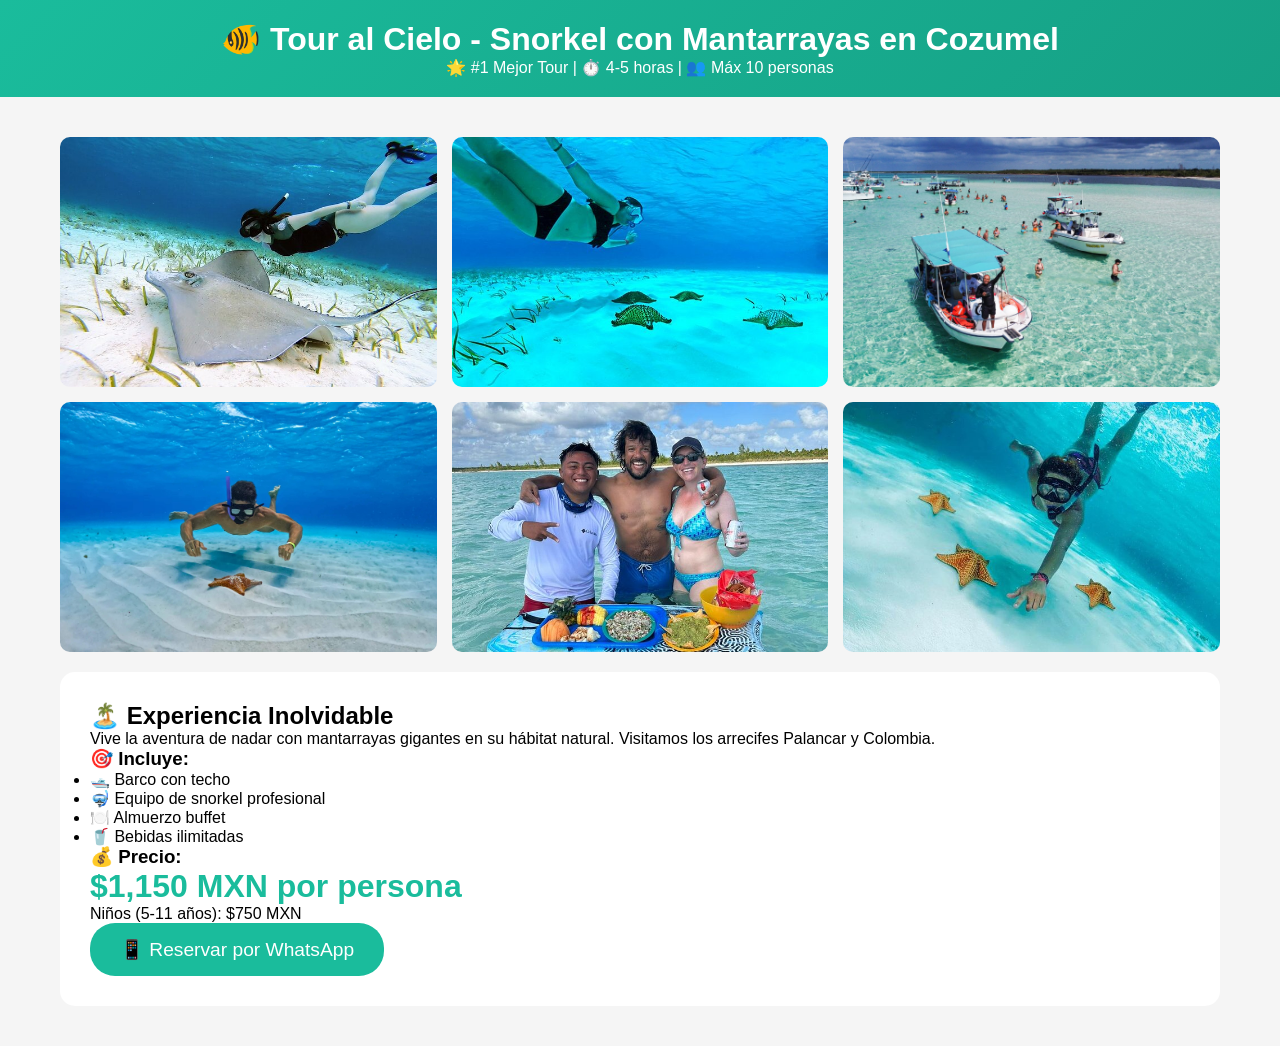
==== tour-cielo.html @ 441ae13c "Simple tour page - guaranteed to work" ====
<!DOCTYPE html>
<html lang="es">
<head>
    <meta charset="UTF-8">
    <meta name="viewport" content="width=device-width, initial-scale=1.0">
    <title>Tour al Cielo - Snorkel con Mantarrayas | Maya Sun Tours</title>
    <style>
        * { margin: 0; padding: 0; box-sizing: border-box; }
        body { font-family: Arial, sans-serif; background: #f5f5f5; }
        .header { background: linear-gradient(135deg, #1ABC9C, #16A085); color: white; padding: 20px; text-align: center; }
        .header h1 { font-size: 2rem; }
        .container { max-width: 1200px; margin: 0 auto; padding: 20px; }
        .gallery { display: grid; grid-template-columns: repeat(auto-fit, minmax(300px, 1fr)); gap: 15px; margin: 20px 0; }
        .gallery img { width: 100%; height: 250px; object-fit: cover; border-radius: 10px; }
        .info { background: white; padding: 30px; border-radius: 15px; margin: 20px 0; }
        .price { font-size: 2rem; color: #1ABC9C; font-weight: bold; }
        .btn { background: #1ABC9C; color: white; padding: 15px 30px; border: none; border-radius: 25px; font-size: 1.2rem; cursor: pointer; text-decoration: none; display: inline-block; }
    </style>
</head>
<body>
    <div class="header">
        <h1>🐠 Tour al Cielo - Snorkel con Mantarrayas en Cozumel</h1>
        <p>🌟 #1 Mejor Tour | ⏱️ 4-5 horas | 👥 Máx 10 personas</p>
    </div>
    
    <div class="container">
        <div class="gallery">
            <img src="images/tour-cielo/01_manta_real_4.jpg" alt="Mantaraya">
            <img src="images/tour-cielo/02_manta_real_6.jpg" alt="Mantaraya">
            <img src="images/tour-cielo/03_ivan_01.jpg" alt="Snorkel">
            <img src="images/tour-cielo/04_snorkel_real_1.jpg" alt="Peces">
            <img src="images/tour-cielo/05_img_23.jpg" alt="El Cielo">
            <img src="images/tour-cielo/06_manta_real_5.jpg" alt="Mantaraya">
        </div>
        
        <div class="info">
            <h2>🏝️ Experiencia Inolvidable</h2>
            <p>Vive la aventura de nadar con mantarrayas gigantes en su hábitat natural. Visitamos los arrecifes Palancar y Colombia.</p>
            
            <h3>🎯 Incluye:</h3>
            <ul>
                <li>🛥️ Barco con techo</li>
                <li>🤿 Equipo de snorkel profesional</li>
                <li>🍽️ Almuerzo buffet</li>
                <li>🥤 Bebidas ilimitadas</li>
            </ul>
            
            <h3>💰 Precio:</h3>
            <p class="price">$1,150 MXN por persona</p>
            <p>Niños (5-11 años): $750 MXN</p>
            
            <a href="https://wa.me/5299845899872?text=Hola%20quiero%20reservar%20el%20Tour%20al%20Cielo" class="btn">📱 Reservar por WhatsApp</a>
        </div>
    </div>
</body>
</html>
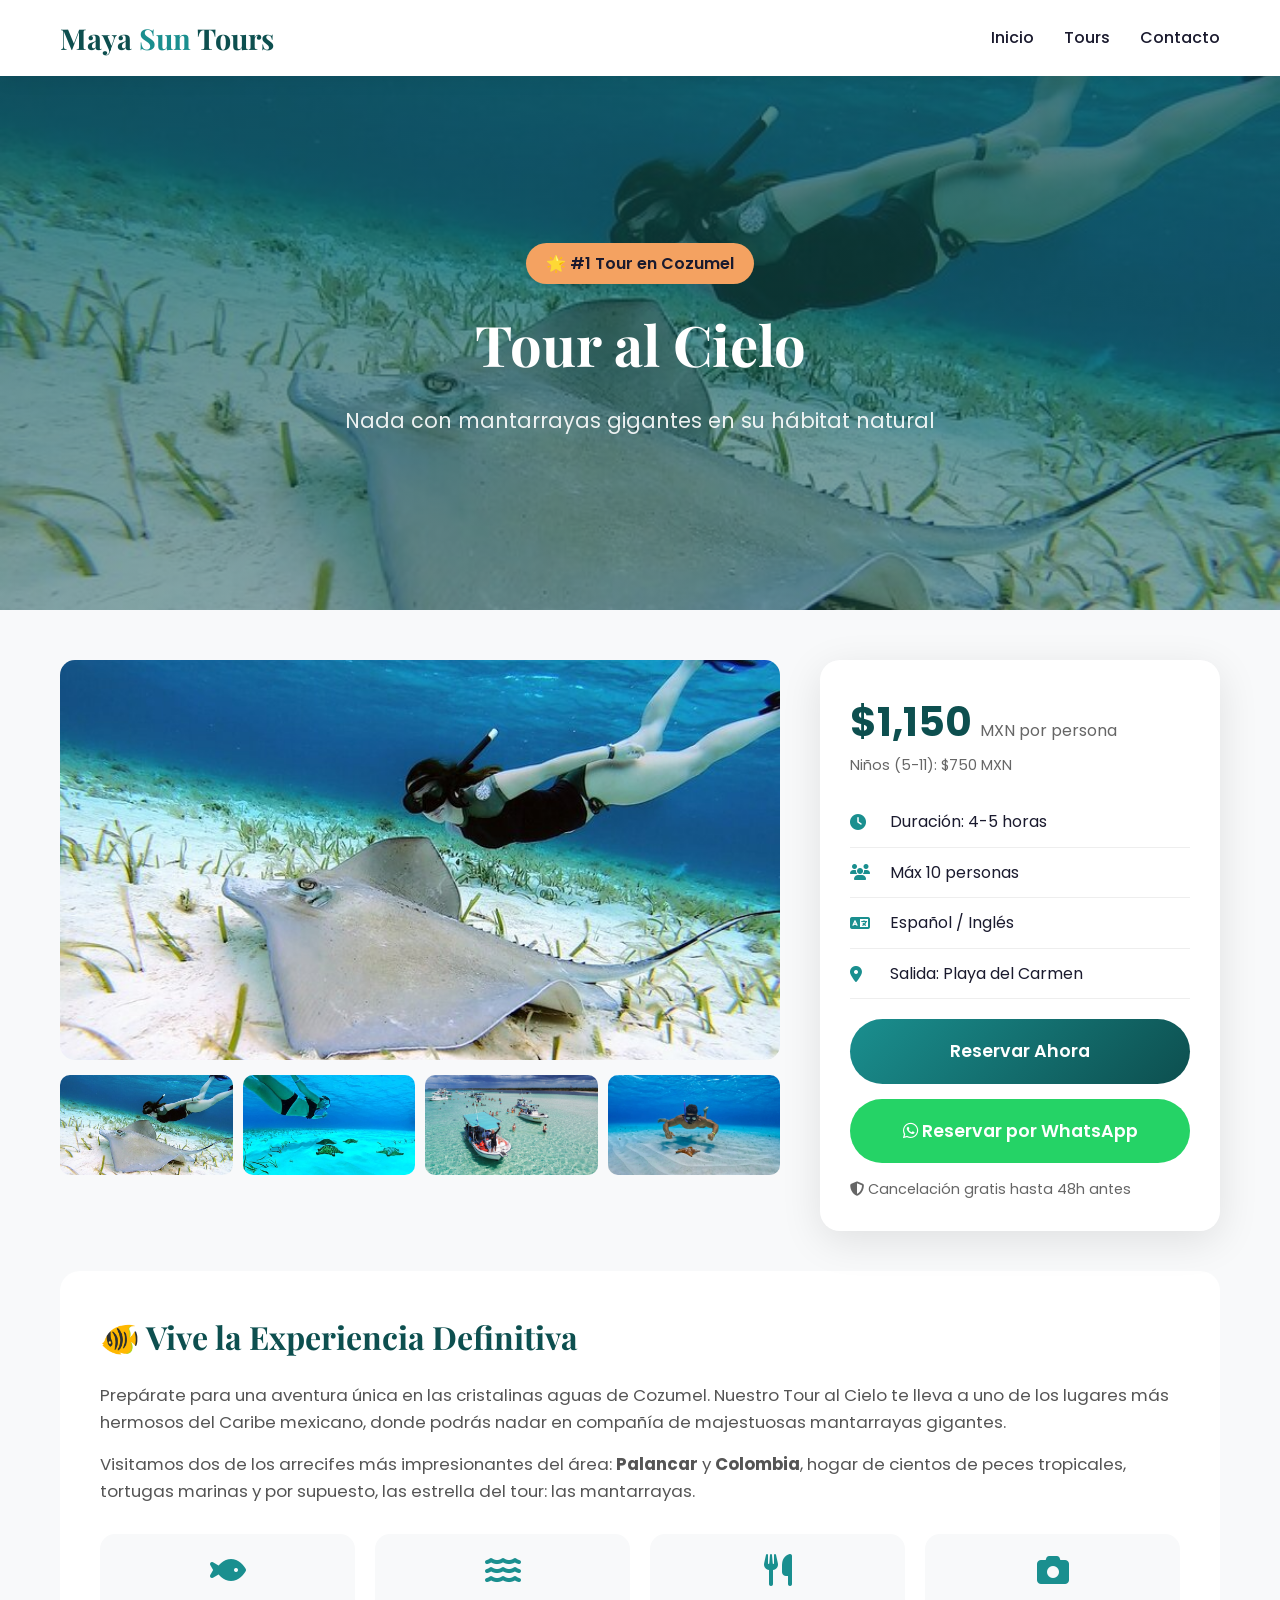
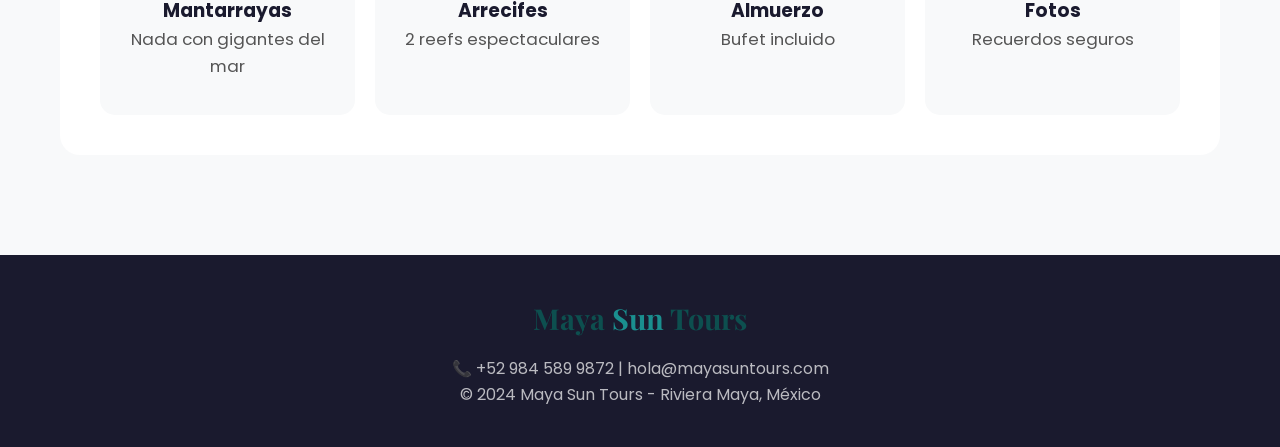
==== commit 1587b466: "Professional tour page v2" ====
--- a/tour-cielo.html
+++ b/tour-cielo.html
@@ -3,54 +3,411 @@
 <head>
     <meta charset="UTF-8">
     <meta name="viewport" content="width=device-width, initial-scale=1.0">
-    <title>Tour al Cielo - Snorkel con Mantarrayas | Maya Sun Tours</title>
+    <title>Tour al Cielo Cozumel | Maya Sun Tours</title>
+    <link rel="preconnect" href="https://fonts.googleapis.com">
+    <link rel="preconnect" href="https://fonts.gstatic.com" crossorigin>
+    <link href="https://fonts.googleapis.com/css2?family=Playfair+Display:wght@400;600;700&family=Poppins:wght@300;400;500;600&display=swap" rel="stylesheet">
+    <link rel="stylesheet" href="https://cdnjs.cloudflare.com/ajax/libs/font-awesome/6.4.0/css/all.min.css">
     <style>
-        * { margin: 0; padding: 0; box-sizing: border-box; }
-        body { font-family: Arial, sans-serif; background: #f5f5f5; }
-        .header { background: linear-gradient(135deg, #1ABC9C, #16A085); color: white; padding: 20px; text-align: center; }
-        .header h1 { font-size: 2rem; }
-        .container { max-width: 1200px; margin: 0 auto; padding: 20px; }
-        .gallery { display: grid; grid-template-columns: repeat(auto-fit, minmax(300px, 1fr)); gap: 15px; margin: 20px 0; }
-        .gallery img { width: 100%; height: 250px; object-fit: cover; border-radius: 10px; }
-        .info { background: white; padding: 30px; border-radius: 15px; margin: 20px 0; }
-        .price { font-size: 2rem; color: #1ABC9C; font-weight: bold; }
-        .btn { background: #1ABC9C; color: white; padding: 15px 30px; border: none; border-radius: 25px; font-size: 1.2rem; cursor: pointer; text-decoration: none; display: inline-block; }
+        :root {
+            --primary: #0D4F4F;
+            --secondary: #1A8F8F;
+            --accent: #F4A261;
+            --light: #F8F9FA;
+            --dark: #1A1A2E;
+            --white: #FFFFFF;
+        }
+        
+        * {
+            margin: 0;
+            padding: 0;
+            box-sizing: border-box;
+        }
+        
+        body {
+            font-family: 'Poppins', sans-serif;
+            color: var(--dark);
+            background: var(--light);
+            line-height: 1.6;
+        }
+        
+        /* Navigation */
+        nav {
+            background: var(--white);
+            box-shadow: 0 2px 20px rgba(0,0,0,0.08);
+            padding: 15px 0;
+            position: fixed;
+            width: 100%;
+            top: 0;
+            z-index: 1000;
+        }
+        
+        .nav-container {
+            max-width: 1200px;
+            margin: 0 auto;
+            display: flex;
+            justify-content: space-between;
+            align-items: center;
+            padding: 0 20px;
+        }
+        
+        .logo {
+            font-family: 'Playfair Display', serif;
+            font-size: 1.8rem;
+            font-weight: 700;
+            color: var(--primary);
+        }
+        
+        .logo span {
+            color: var(--secondary);
+        }
+        
+        .nav-links {
+            display: flex;
+            gap: 30px;
+            list-style: none;
+        }
+        
+        .nav-links a {
+            text-decoration: none;
+            color: var(--dark);
+            font-weight: 500;
+            transition: color 0.3s;
+        }
+        
+        .nav-links a:hover {
+            color: var(--secondary);
+        }
+        
+        /* Hero Section */
+        .hero {
+            margin-top: 70px;
+            height: 60vh;
+            background: linear-gradient(rgba(13, 79, 79, 0.7), rgba(13, 79, 79, 0.5)),
+                        url('images/tour-cielo/01_manta_real_4.jpg');
+            background-size: cover;
+            background-position: center;
+            display: flex;
+            align-items: center;
+            justify-content: center;
+            text-align: center;
+            color: var(--white);
+        }
+        
+        .hero-content h1 {
+            font-family: 'Playfair Display', serif;
+            font-size: 3.5rem;
+            margin-bottom: 15px;
+        }
+        
+        .hero-content p {
+            font-size: 1.3rem;
+            opacity: 0.9;
+        }
+        
+        .badge {
+            display: inline-block;
+            background: var(--accent);
+            color: var(--dark);
+            padding: 8px 20px;
+            border-radius: 30px;
+            font-weight: 600;
+            margin-bottom: 15px;
+        }
+        
+        /* Main Content */
+        .container {
+            max-width: 1200px;
+            margin: 0 auto;
+            padding: 50px 20px;
+        }
+        
+        .tour-grid {
+            display: grid;
+            grid-template-columns: 1fr 400px;
+            gap: 40px;
+        }
+        
+        /* Gallery */
+        .gallery-main {
+            width: 100%;
+            height: 400px;
+            border-radius: 15px;
+            overflow: hidden;
+            margin-bottom: 15px;
+        }
+        
+        .gallery-main img {
+            width: 100%;
+            height: 100%;
+            object-fit: cover;
+        }
+        
+        .gallery-thumbs {
+            display: grid;
+            grid-template-columns: repeat(4, 1fr);
+            gap: 10px;
+        }
+        
+        .gallery-thumbs img {
+            width: 100%;
+            height: 100px;
+            object-fit: cover;
+            border-radius: 10px;
+            cursor: pointer;
+            transition: transform 0.3s, opacity 0.3s;
+        }
+        
+        .gallery-thumbs img:hover {
+            transform: scale(1.05);
+            opacity: 0.8;
+        }
+        
+        /* Info Card */
+        .booking-card {
+            background: var(--white);
+            border-radius: 20px;
+            padding: 30px;
+            box-shadow: 0 10px 40px rgba(0,0,0,0.1);
+            position: sticky;
+            top: 100px;
+        }
+        
+        .price-tag {
+            font-size: 2.5rem;
+            color: var(--primary);
+            font-weight: 700;
+        }
+        
+        .price-tag span {
+            font-size: 1rem;
+            color: #666;
+            font-weight: 400;
+        }
+        
+        .price-child {
+            color: #666;
+            font-size: 0.9rem;
+            margin-bottom: 20px;
+        }
+        
+        .features {
+            list-style: none;
+            margin: 20px 0;
+        }
+        
+        .features li {
+            padding: 12px 0;
+            border-bottom: 1px solid #eee;
+            display: flex;
+            align-items: center;
+            gap: 15px;
+        }
+        
+        .features li i {
+            color: var(--secondary);
+            width: 25px;
+        }
+        
+        .btn-primary {
+            width: 100%;
+            background: linear-gradient(135deg, var(--secondary), var(--primary));
+            color: var(--white);
+            padding: 18px;
+            border: none;
+            border-radius: 50px;
+            font-size: 1.1rem;
+            font-weight: 600;
+            cursor: pointer;
+            transition: transform 0.3s, box-shadow 0.3s;
+            text-decoration: none;
+            display: block;
+            text-align: center;
+        }
+        
+        .btn-primary:hover {
+            transform: translateY(-3px);
+            box-shadow: 0 10px 30px rgba(26, 143, 143, 0.3);
+        }
+        
+        .whatsapp-btn {
+            background: #25D366;
+            margin-top: 15px;
+        }
+        
+        .whatsapp-btn:hover {
+            box-shadow: 0 10px 30px rgba(37, 211, 102, 0.3);
+        }
+        
+        /* Description */
+        .description {
+            background: var(--white);
+            border-radius: 20px;
+            padding: 40px;
+            margin-top: 40px;
+        }
+        
+        .description h2 {
+            font-family: 'Playfair Display', serif;
+            color: var(--primary);
+            margin-bottom: 20px;
+            font-size: 2rem;
+        }
+        
+        .description p {
+            color: #555;
+            margin-bottom: 15px;
+            font-size: 1.05rem;
+        }
+        
+        .highlights-grid {
+            display: grid;
+            grid-template-columns: repeat(auto-fit, minmax(200px, 1fr));
+            gap: 20px;
+            margin-top: 30px;
+        }
+        
+        .highlight-item {
+            background: var(--light);
+            padding: 20px;
+            border-radius: 15px;
+            text-align: center;
+        }
+        
+        .highlight-item i {
+            font-size: 2rem;
+            color: var(--secondary);
+            margin-bottom: 10px;
+        }
+        
+        /* Footer */
+        footer {
+            background: var(--dark);
+            color: var(--white);
+            padding: 40px 20px;
+            text-align: center;
+            margin-top: 50px;
+        }
+        
+        footer p {
+            opacity: 0.7;
+        }
+        
+        @media (max-width: 768px) {
+            .tour-grid {
+                grid-template-columns: 1fr;
+            }
+            
+            .hero-content h1 {
+                font-size: 2rem;
+            }
+            
+            .nav-links {
+                display: none;
+            }
+        }
     </style>
 </head>
 <body>
-    <div class="header">
-        <h1>🐠 Tour al Cielo - Snorkel con Mantarrayas en Cozumel</h1>
-        <p>🌟 #1 Mejor Tour | ⏱️ 4-5 horas | 👥 Máx 10 personas</p>
+    <nav>
+        <div class="nav-container">
+            <div class="logo">Maya <span>Sun</span> Tours</div>
+            <ul class="nav-links">
+                <li><a href="index.html">Inicio</a></li>
+                <li><a href="tour.html">Tours</a></li>
+                <li><a href="contacto.html">Contacto</a></li>
+            </ul>
+        </div>
+    </nav>
+    
+    <section class="hero">
+        <div class="hero-content">
+            <span class="badge">🌟 #1 Tour en Cozumel</span>
+            <h1>Tour al Cielo</h1>
+            <p>Nada con mantarrayas gigantes en su hábitat natural</p>
+        </div>
+    </section>
+    
+    <div class="container">
+        <div class="tour-grid">
+            <div class="gallery">
+                <div class="gallery-main">
+                    <img src="images/tour-cielo/01_manta_real_4.jpg" alt="Tour al Cielo" id="mainImage">
+                </div>
+                <div class="gallery-thumbs">
+                    <img src="images/tour-cielo/01_manta_real_4.jpg" onclick="changeImage(this.src)">
+                    <img src="images/tour-cielo/02_manta_real_6.jpg" onclick="changeImage(this.src)">
+                    <img src="images/tour-cielo/03_ivan_01.jpg" onclick="changeImage(this.src)">
+                    <img src="images/tour-cielo/04_snorkel_real_1.jpg" onclick="changeImage(this.src)">
+                </div>
+            </div>
+            
+            <div class="booking-card">
+                <div class="price-tag">$1,150 <span>MXN por persona</span></div>
+                <p class="price-child">Niños (5-11): $750 MXN</p>
+                
+                <ul class="features">
+                    <li><i class="fas fa-clock"></i> Duración: 4-5 horas</li>
+                    <li><i class="fas fa-users"></i> Máx 10 personas</li>
+                    <li><i class="fas fa-language"></i> Español / Inglés</li>
+                    <li><i class="fas fa-map-marker-alt"></i> Salida: Playa del Carmen</li>
+                </ul>
+                
+                <a href="#" class="btn-primary" onclick="reserveTour()">Reservar Ahora</a>
+                <a href="https://wa.me/5299845899872?text=Hola%20quiero%20reservar%20el%20Tour%20al%20Cielo" class="btn-primary whatsapp-btn">
+                    <i class="fab fa-whatsapp"></i> Reservar por WhatsApp
+                </a>
+                
+                <p style="margin-top: 15px; font-size: 0.9rem; color: #666;">
+                    <i class="fas fa-shield-alt"></i> Cancelación gratis hasta 48h antes
+                </p>
+            </div>
+        </div>
+        
+        <div class="description">
+            <h2>🐠 Vive la Experiencia Definitiva</h2>
+            <p>Prepárate para una aventura única en las cristalinas aguas de Cozumel. Nuestro Tour al Cielo te lleva a uno de los lugares más hermosos del Caribe mexicano, donde podrás nadar en compañía de majestuosas mantarrayas gigantes.</p>
+            <p>Visitamos dos de los arrecifes más impresionantes del área: <strong>Palancar</strong> y <strong>Colombia</strong>, hogar de cientos de peces tropicales, tortugas marinas y por supuesto, las estrella del tour: las mantarrayas.</p>
+            
+            <div class="highlights-grid">
+                <div class="highlight-item">
+                    <i class="fas fa-fish"></i>
+                    <h3>Mantarrayas</h3>
+                    <p>Nada con gigantes del mar</p>
+                </div>
+                <div class="highlight-item">
+                    <i class="fas fa-water"></i>
+                    <h3>Arrecifes</h3>
+                    <p>2 reefs espectaculares</p>
+                </div>
+                <div class="highlight-item">
+                    <i class="fas fa-utensils"></i>
+                    <h3>Almuerzo</h3>
+                    <p>Bufet incluido</p>
+                </div>
+                <div class="highlight-item">
+                    <i class="fas fa-camera"></i>
+                    <h3>Fotos</h3>
+                    <p>Recuerdos seguros</p>
+                </div>
+            </div>
+        </div>
     </div>
     
-    <div class="container">
-        <div class="gallery">
-            <img src="images/tour-cielo/01_manta_real_4.jpg" alt="Mantaraya">
-            <img src="images/tour-cielo/02_manta_real_6.jpg" alt="Mantaraya">
-            <img src="images/tour-cielo/03_ivan_01.jpg" alt="Snorkel">
-            <img src="images/tour-cielo/04_snorkel_real_1.jpg" alt="Peces">
-            <img src="images/tour-cielo/05_img_23.jpg" alt="El Cielo">
-            <img src="images/tour-cielo/06_manta_real_5.jpg" alt="Mantaraya">
-        </div>
-        
-        <div class="info">
-            <h2>🏝️ Experiencia Inolvidable</h2>
-            <p>Vive la aventura de nadar con mantarrayas gigantes en su hábitat natural. Visitamos los arrecifes Palancar y Colombia.</p>
-            
-            <h3>🎯 Incluye:</h3>
-            <ul>
-                <li>🛥️ Barco con techo</li>
-                <li>🤿 Equipo de snorkel profesional</li>
-                <li>🍽️ Almuerzo buffet</li>
-                <li>🥤 Bebidas ilimitadas</li>
-            </ul>
-            
-            <h3>💰 Precio:</h3>
-            <p class="price">$1,150 MXN por persona</p>
-            <p>Niños (5-11 años): $750 MXN</p>
-            
-            <a href="https://wa.me/5299845899872?text=Hola%20quiero%20reservar%20el%20Tour%20al%20Cielo" class="btn">📱 Reservar por WhatsApp</a>
-        </div>
-    </div>
+    <footer>
+        <div class="logo" style="margin-bottom: 15px;">Maya <span>Sun</span> Tours</div>
+        <p>📞 +52 984 589 9872 | hola@mayasuntours.com</p>
+        <p>© 2024 Maya Sun Tours - Riviera Maya, México</p>
+    </footer>
+    
+    <script>
+        function changeImage(src) {
+            document.getElementById('mainImage').src = src;
+        }
+        
+        function reserveTour() {
+            alert('Gracias por tu interés! Haz clic en WhatsApp para reservar.');
+        }
+    </script>
 </body>
 </html>
